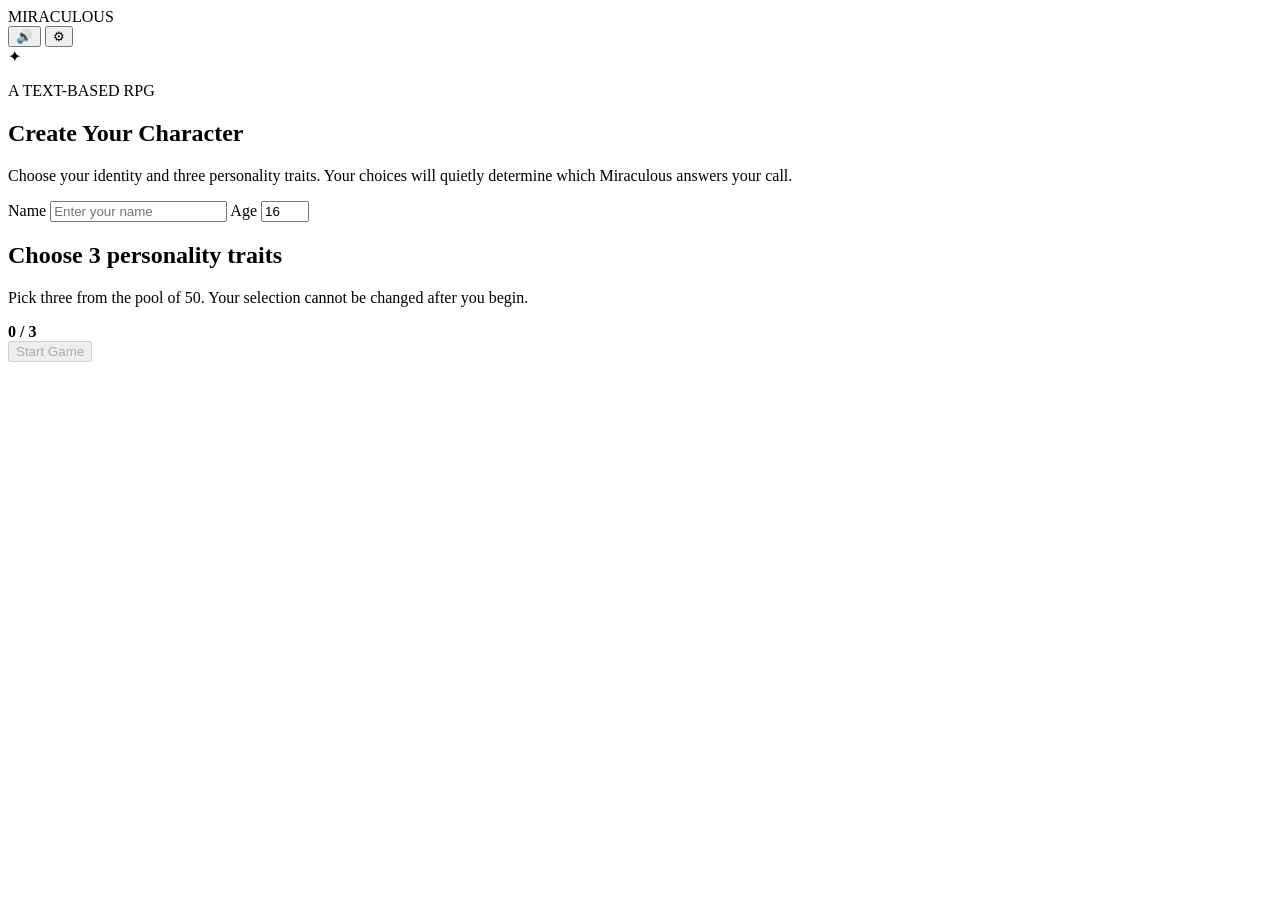
==== index.html @ b4f6743e "Build initial character creation and game shell" ====
<!doctype html>
<html lang="en">
<head>
  <meta charset="UTF-8" />
  <meta name="viewport" content="width=device-width, initial-scale=1.0" />
  <meta name="theme-color" content="#000000" />
  <title>Miraculous — Text RPG</title>
  <link rel="stylesheet" href="styles.css" />
</head>
<body>
  <main id="app" class="app-shell">
    <header class="topbar">
      <div class="brand">MIRACULOUS</div>
      <div class="top-controls" aria-label="Game settings">
        <button id="sound-toggle" class="icon-button" type="button" aria-pressed="true" title="Toggle sound">🔊</button>
        <button id="settings-toggle" class="icon-button" type="button" title="Open settings">⚙</button>
      </div>
    </header>

    <section id="creation-screen" class="screen creation-screen" aria-labelledby="creation-title">
      <div class="creation-card">
        <div class="crest" aria-hidden="true">✦</div>
        <p class="eyebrow">A TEXT-BASED RPG</p>
        <h1 id="creation-title">Create Your Character</h1>
        <p class="intro">Choose your identity and three personality traits. Your choices will quietly determine which Miraculous answers your call.</p>

        <form id="character-form">
          <div class="field-grid">
            <label class="field">
              <span>Name</span>
              <input id="player-name" name="name" maxlength="24" autocomplete="off" placeholder="Enter your name" required />
            </label>
            <label class="field">
              <span>Age</span>
              <input id="player-age" name="age" type="number" min="10" max="30" value="16" required />
            </label>
          </div>

          <div class="trait-section">
            <div class="section-heading">
              <div>
                <h2>Choose 3 personality traits</h2>
                <p>Pick three from the pool of 50. Your selection cannot be changed after you begin.</p>
              </div>
              <strong id="trait-count">0 / 3</strong>
            </div>
            <div id="trait-pool" class="trait-pool" role="group" aria-label="Personality traits"></div>
          </div>

          <p id="creation-error" class="error" role="alert" hidden></p>
          <button id="start-button" class="primary-button" type="submit" disabled>Start Game</button>
        </form>
      </div>
    </section>

    <section id="game-screen" class="screen game-screen" hidden>
      <aside id="stats-panel" class="stats-panel" aria-label="Player stats">
        <div class="stats-header"><h2>STATUS</h2><button id="close-stats" class="mini-button" type="button">×</button></div>
        <div class="player-summary">
          <span class="avatar-dot"></span>
          <div><strong id="stats-name">Player</strong><span id="stats-level">Level 1</span></div>
        </div>
        <div class="stat-list">
          <div><span>XP</span><strong id="stat-xp">0 / 100</strong></div>
          <div><span>Coins</span><strong id="stat-coins">0</strong></div>
          <div><span>Energy</span><strong id="stat-energy">100 / 100</strong></div>
          <div><span>Miraculous</span><strong id="stat-miraculous">Undiscovered</strong></div>
        </div>
      </aside>

      <button id="open-stats" class="stats-tab" type="button">STATS</button>

      <div class="story-area">
        <div class="story-meta"><span>PROLOGUE</span><span id="story-location">PARIS</span></div>
        <div id="story-log" class="story-log" aria-live="polite"></div>
        <div id="choices" class="choices"></div>
      </div>
    </section>

    <dialog id="settings-dialog" class="settings-dialog">
      <div class="dialog-header"><h2>Settings</h2><button id="close-settings" class="mini-button" type="button">×</button></div>
      <label class="color-control">
        <span>Text color</span>
        <input id="text-color" type="color" value="#e7e7e7" />
      </label>
      <p class="settings-note">Your chosen text color applies to the story and choices.</p>
    </dialog>
  </main>
  <script src="app.js"></script>
</body>
</html>
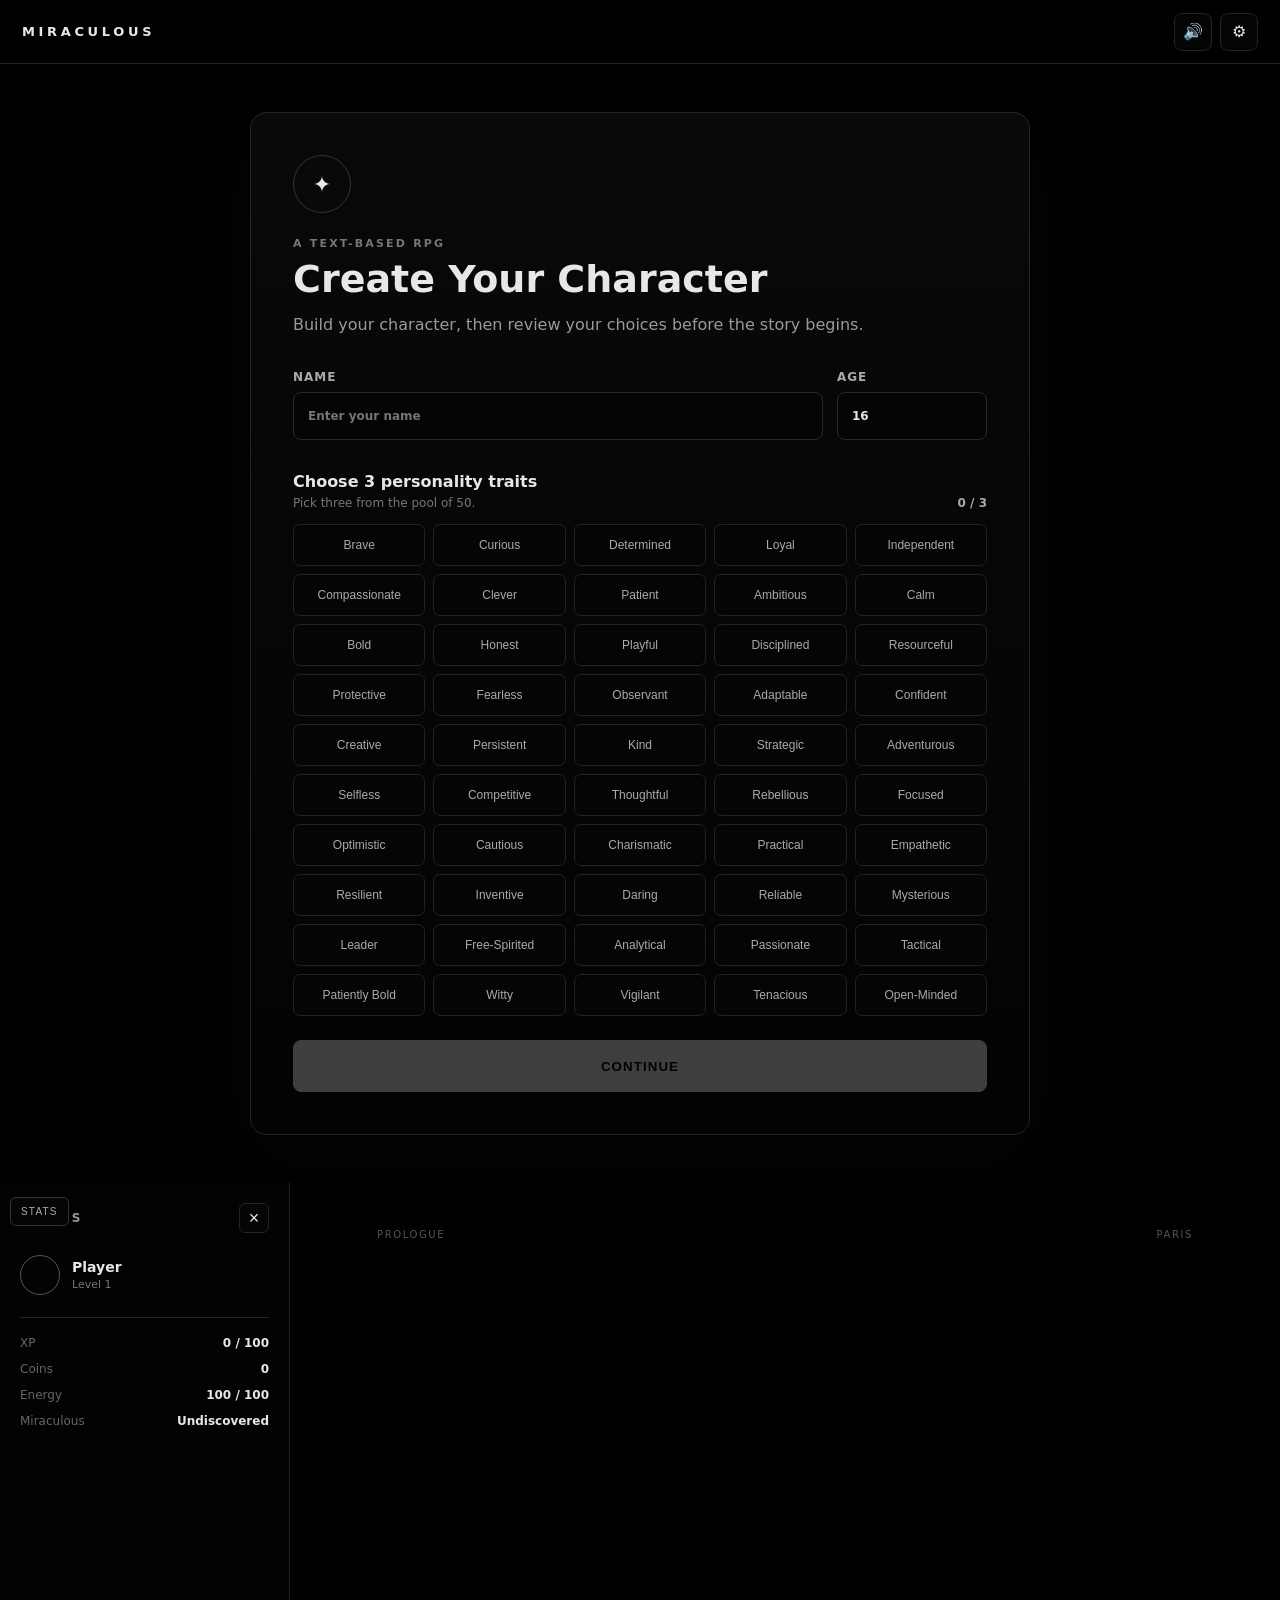
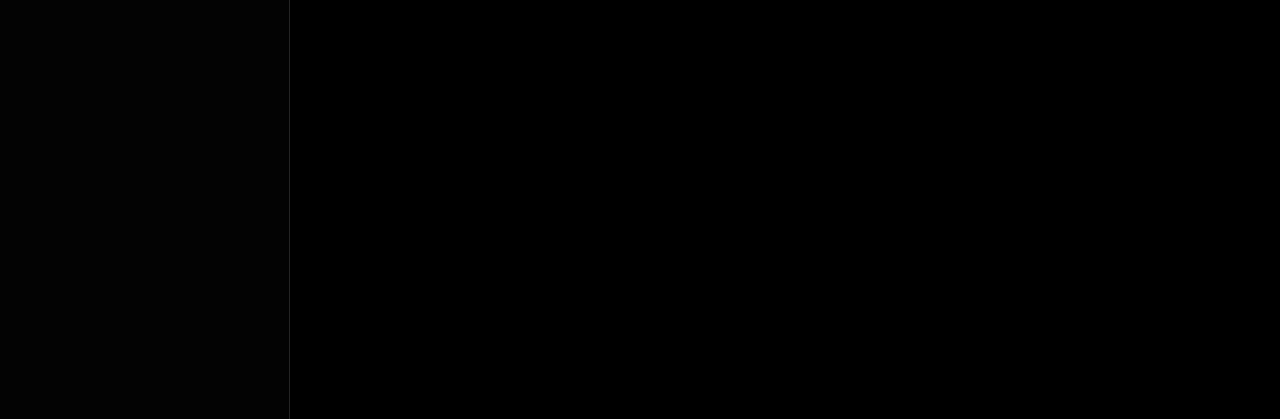
==== commit 21cb2733: "Add character review screen before gameplay" ====
--- a/index.html
+++ b/index.html
@@ -22,67 +22,48 @@
         <div class="crest" aria-hidden="true">✦</div>
         <p class="eyebrow">A TEXT-BASED RPG</p>
         <h1 id="creation-title">Create Your Character</h1>
-        <p class="intro">Choose your identity and three personality traits. Your choices will quietly determine which Miraculous answers your call.</p>
-
+        <p class="intro">Build your character, then review your choices before the story begins.</p>
         <form id="character-form">
           <div class="field-grid">
-            <label class="field">
-              <span>Name</span>
-              <input id="player-name" name="name" maxlength="24" autocomplete="off" placeholder="Enter your name" required />
-            </label>
-            <label class="field">
-              <span>Age</span>
-              <input id="player-age" name="age" type="number" min="10" max="30" value="16" required />
-            </label>
+            <label class="field"><span>Name</span><input id="player-name" name="name" maxlength="24" autocomplete="off" placeholder="Enter your name" required /></label>
+            <label class="field"><span>Age</span><input id="player-age" name="age" type="number" min="10" max="30" value="16" required /></label>
           </div>
-
           <div class="trait-section">
-            <div class="section-heading">
-              <div>
-                <h2>Choose 3 personality traits</h2>
-                <p>Pick three from the pool of 50. Your selection cannot be changed after you begin.</p>
-              </div>
-              <strong id="trait-count">0 / 3</strong>
-            </div>
+            <div class="section-heading"><div><h2>Choose 3 personality traits</h2><p>Pick three from the pool of 50.</p></div><strong id="trait-count">0 / 3</strong></div>
             <div id="trait-pool" class="trait-pool" role="group" aria-label="Personality traits"></div>
           </div>
+          <p id="creation-error" class="error" role="alert" hidden></p>
+          <button id="start-button" class="primary-button" type="submit" disabled>Continue</button>
+        </form>
+      </div>
+    </section>
 
-          <p id="creation-error" class="error" role="alert" hidden></p>
-          <button id="start-button" class="primary-button" type="submit" disabled>Start Game</button>
-        </form>
+    <section id="review-screen" class="screen review-screen" hidden aria-labelledby="review-title">
+      <div class="review-card">
+        <div class="review-header"><div><p class="eyebrow">CHARACTER SETUP</p><h1 id="review-title">Review Your Character</h1></div><div class="review-mark">✓</div></div>
+        <p class="intro">Make sure everything looks right. You can go back and change your personality traits before you begin.</p>
+        <div class="review-grid">
+          <div class="review-item"><span>Name</span><strong id="review-name">—</strong></div>
+          <div class="review-item"><span>Age</span><strong id="review-age">—</strong></div>
+        </div>
+        <div class="review-traits"><div class="section-heading"><div><h2>Your personality</h2><p>These three traits will be used later to determine your first Miraculous.</p></div></div><div id="review-trait-list" class="review-trait-list"></div></div>
+        <div class="review-actions"><button id="back-to-creation" class="secondary-button" type="button">Back &amp; Edit</button><button id="confirm-character" class="primary-button" type="button">Begin Story</button></div>
       </div>
     </section>
 
     <section id="game-screen" class="screen game-screen" hidden>
       <aside id="stats-panel" class="stats-panel" aria-label="Player stats">
         <div class="stats-header"><h2>STATUS</h2><button id="close-stats" class="mini-button" type="button">×</button></div>
-        <div class="player-summary">
-          <span class="avatar-dot"></span>
-          <div><strong id="stats-name">Player</strong><span id="stats-level">Level 1</span></div>
-        </div>
-        <div class="stat-list">
-          <div><span>XP</span><strong id="stat-xp">0 / 100</strong></div>
-          <div><span>Coins</span><strong id="stat-coins">0</strong></div>
-          <div><span>Energy</span><strong id="stat-energy">100 / 100</strong></div>
-          <div><span>Miraculous</span><strong id="stat-miraculous">Undiscovered</strong></div>
-        </div>
+        <div class="player-summary"><span class="avatar-dot"></span><div><strong id="stats-name">Player</strong><span id="stats-level">Level 1</span></div></div>
+        <div class="stat-list"><div><span>XP</span><strong id="stat-xp">0 / 100</strong></div><div><span>Coins</span><strong id="stat-coins">0</strong></div><div><span>Energy</span><strong id="stat-energy">100 / 100</strong></div><div><span>Miraculous</span><strong id="stat-miraculous">Undiscovered</strong></div></div>
       </aside>
-
       <button id="open-stats" class="stats-tab" type="button">STATS</button>
-
-      <div class="story-area">
-        <div class="story-meta"><span>PROLOGUE</span><span id="story-location">PARIS</span></div>
-        <div id="story-log" class="story-log" aria-live="polite"></div>
-        <div id="choices" class="choices"></div>
-      </div>
+      <div class="story-area"><div class="story-meta"><span>PROLOGUE</span><span id="story-location">PARIS</span></div><div id="story-log" class="story-log" aria-live="polite"></div><div id="choices" class="choices"></div></div>
     </section>
 
     <dialog id="settings-dialog" class="settings-dialog">
       <div class="dialog-header"><h2>Settings</h2><button id="close-settings" class="mini-button" type="button">×</button></div>
-      <label class="color-control">
-        <span>Text color</span>
-        <input id="text-color" type="color" value="#e7e7e7" />
-      </label>
+      <label class="color-control"><span>Text color</span><input id="text-color" type="color" value="#e7e7e7" /></label>
       <p class="settings-note">Your chosen text color applies to the story and choices.</p>
     </dialog>
   </main>
--- a/styles.css
+++ b/styles.css
@@ -0,0 +1 @@
+:root{--bg:#000;--panel:#070707;--panel-2:#0d0d0d;--line:#242424;--text:#e7e7e7;--muted:#8b8b8b;--accent:#fff;--danger:#ff6262}*{box-sizing:border-box}html,body{margin:0;min-height:100%;background:#000;color:var(--text);font-family:Inter,ui-sans-serif,system-ui,-apple-system,BlinkMacSystemFont,"Segoe UI",sans-serif}body{min-height:100vh}.app-shell{min-height:100vh;background:#000}.topbar{height:64px;border-bottom:1px solid var(--line);display:flex;align-items:center;justify-content:space-between;padding:0 22px;position:sticky;top:0;background:#000;z-index:10}.brand{font-weight:800;letter-spacing:.28em;font-size:13px}.top-controls{display:flex;gap:8px}.icon-button,.mini-button{border:1px solid var(--line);background:#050505;color:var(--text);cursor:pointer}.icon-button{width:38px;height:38px;border-radius:8px;font-size:16px}.icon-button:hover,.mini-button:hover{background:#111;border-color:#444}.screen{min-height:calc(100vh - 64px)}.creation-screen{display:grid;place-items:center;padding:48px 20px}.creation-card{width:min(780px,100%);border:1px solid var(--line);background:linear-gradient(180deg,#090909,#030303);padding:42px;border-radius:16px;box-shadow:0 20px 80px rgba(255,255,255,.025)}.crest{width:58px;height:58px;border:1px solid #333;border-radius:50%;display:grid;place-items:center;margin-bottom:24px;font-size:22px}.eyebrow{color:#777;font-size:11px;font-weight:700;letter-spacing:.2em;margin:0 0 10px}.creation-card h1{font-size:38px;line-height:1.05;margin:0 0 12px}.intro{color:#9a9a9a;line-height:1.65;max-width:650px;margin:0 0 32px}.field-grid{display:grid;grid-template-columns:1fr 150px;gap:14px;margin-bottom:32px}.field{display:flex;flex-direction:column;gap:8px;color:#aaa;font-size:12px;font-weight:700;letter-spacing:.08em;text-transform:uppercase}.field input{height:48px;background:#050505;border:1px solid #292929;border-radius:8px;color:var(--text);padding:0 14px;font:inherit;text-transform:none;letter-spacing:0;outline:none}.field input:focus{border-color:#666}.section-heading{display:flex;align-items:end;justify-content:space-between;margin-bottom:14px}.section-heading h2{font-size:16px;margin:0 0 5px}.section-heading p{font-size:12px;color:#777;margin:0}.section-heading strong{font-size:12px;color:#aaa}.trait-pool{display:grid;grid-template-columns:repeat(5,1fr);gap:8px;margin-bottom:24px}.trait{min-height:42px;border:1px solid #222;border-radius:7px;background:#050505;color:#aaa;cursor:pointer;font-size:12px;padding:8px 5px}.trait:hover{border-color:#555;color:#fff}.trait.selected{background:#171717;border-color:#ddd;color:#fff;box-shadow:inset 0 0 0 1px #fff}.primary-button{width:100%;height:52px;border:1px solid #eee;border-radius:8px;background:#eee;color:#000;font-weight:800;letter-spacing:.08em;text-transform:uppercase;cursor:pointer}.primary-button:disabled{opacity:.25;cursor:not-allowed}.error{color:var(--danger);font-size:13px;margin:0 0 14px}.game-screen{position:relative;display:flex}.stats-panel{width:290px;border-right:1px solid var(--line);background:#030303;padding:20px;transition:transform .2s ease}.stats-panel.closed{transform:translateX(-100%);position:absolute}.stats-header,.dialog-header{display:flex;align-items:center;justify-content:space-between}.stats-header h2,.dialog-header h2{font-size:12px;letter-spacing:.16em;margin:0;color:#999}.mini-button{width:30px;height:30px;border-radius:6px;font-size:18px}.player-summary{display:flex;gap:12px;align-items:center;padding:22px 0;border-bottom:1px solid var(--line)}.avatar-dot{width:40px;height:40px;border-radius:50%;border:1px solid #555;display:block}.player-summary div{display:flex;flex-direction:column;gap:3px}.player-summary strong{font-size:14px}.player-summary span{font-size:11px;color:#777}.stat-list{display:grid;gap:12px;padding-top:18px}.stat-list div{display:flex;justify-content:space-between;font-size:12px}.stat-list span{color:#666}.stat-list strong{font-weight:600}.stats-tab{position:absolute;left:10px;top:14px;border:1px solid #333;background:#050505;color:#aaa;padding:8px 10px;border-radius:6px;font-size:10px;letter-spacing:.12em;cursor:pointer;z-index:2}.story-area{flex:1;max-width:900px;margin:0 auto;width:100%;padding:46px 42px 80px}.story-meta{display:flex;justify-content:space-between;color:#555;font-size:10px;letter-spacing:.16em;margin-bottom:28px}.story-log{line-height:1.8;font-size:16px;min-height:280px}.story-entry{margin:0 0 18px}.story-entry.system{color:#777;font-size:12px;letter-spacing:.04em}.choices{display:grid;gap:8px;margin-top:24px}.choice{border:1px solid #242424;background:#050505;color:var(--text);text-align:left;border-radius:7px;padding:13px 15px;cursor:pointer;font-size:14px}.choice:hover{border-color:#777;background:#0d0d0d}.settings-dialog{width:min(380px,calc(100% - 30px));border:1px solid #333;background:#050505;color:var(--text);border-radius:12px;padding:22px}.settings-dialog::backdrop{background:rgba(0,0,0,.78)}.color-control{display:flex;align-items:center;justify-content:space-between;margin-top:24px;color:#aaa;font-size:13px}.color-control input{width:54px;height:34px;border:1px solid #333;background:#000;padding:2px}.settings-note{font-size:12px;color:#666;line-height:1.5}@media(max-width:700px){.creation-card{padding:28px 20px}.creation-card h1{font-size:30px}.field-grid{grid-template-columns:1fr}.trait-pool{grid-template-columns:repeat(2,1fr)}.stats-panel{position:absolute;height:100%;z-index:5}.story-area{padding:46px 20px 60px}}
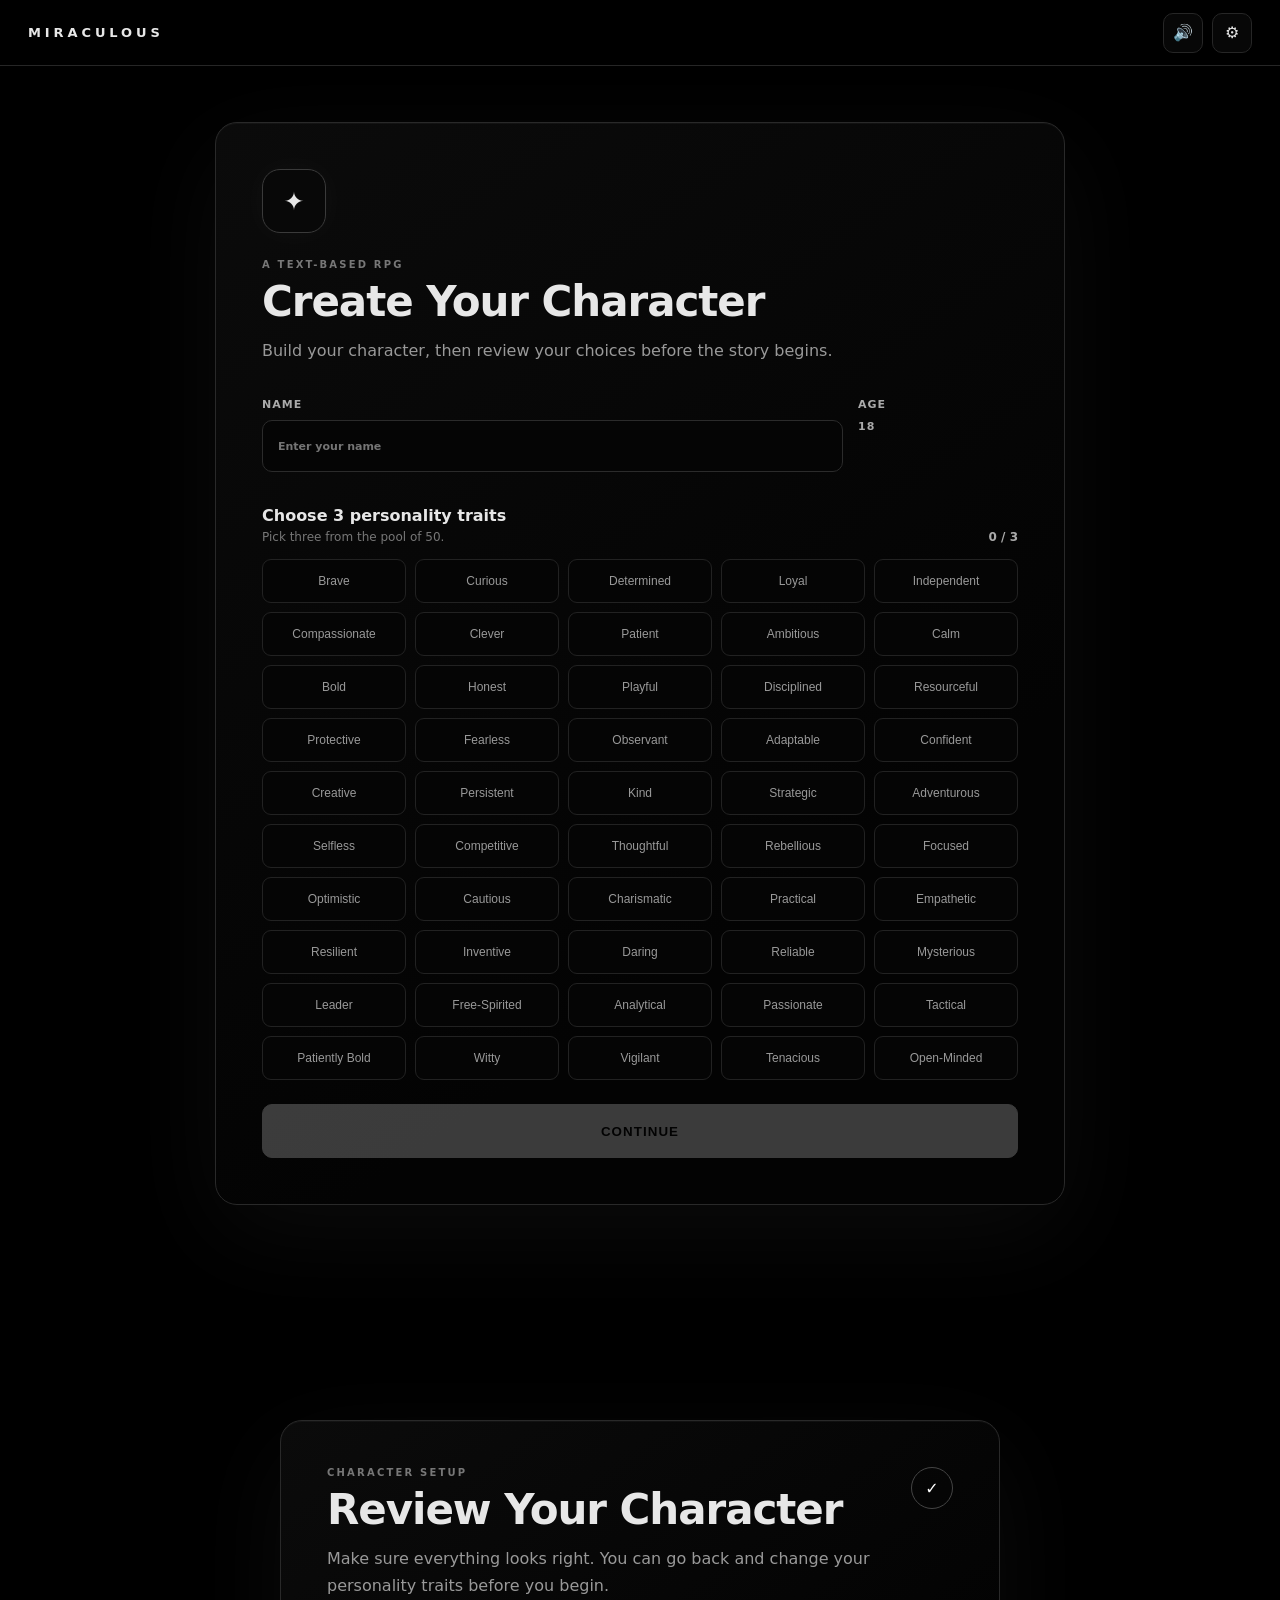
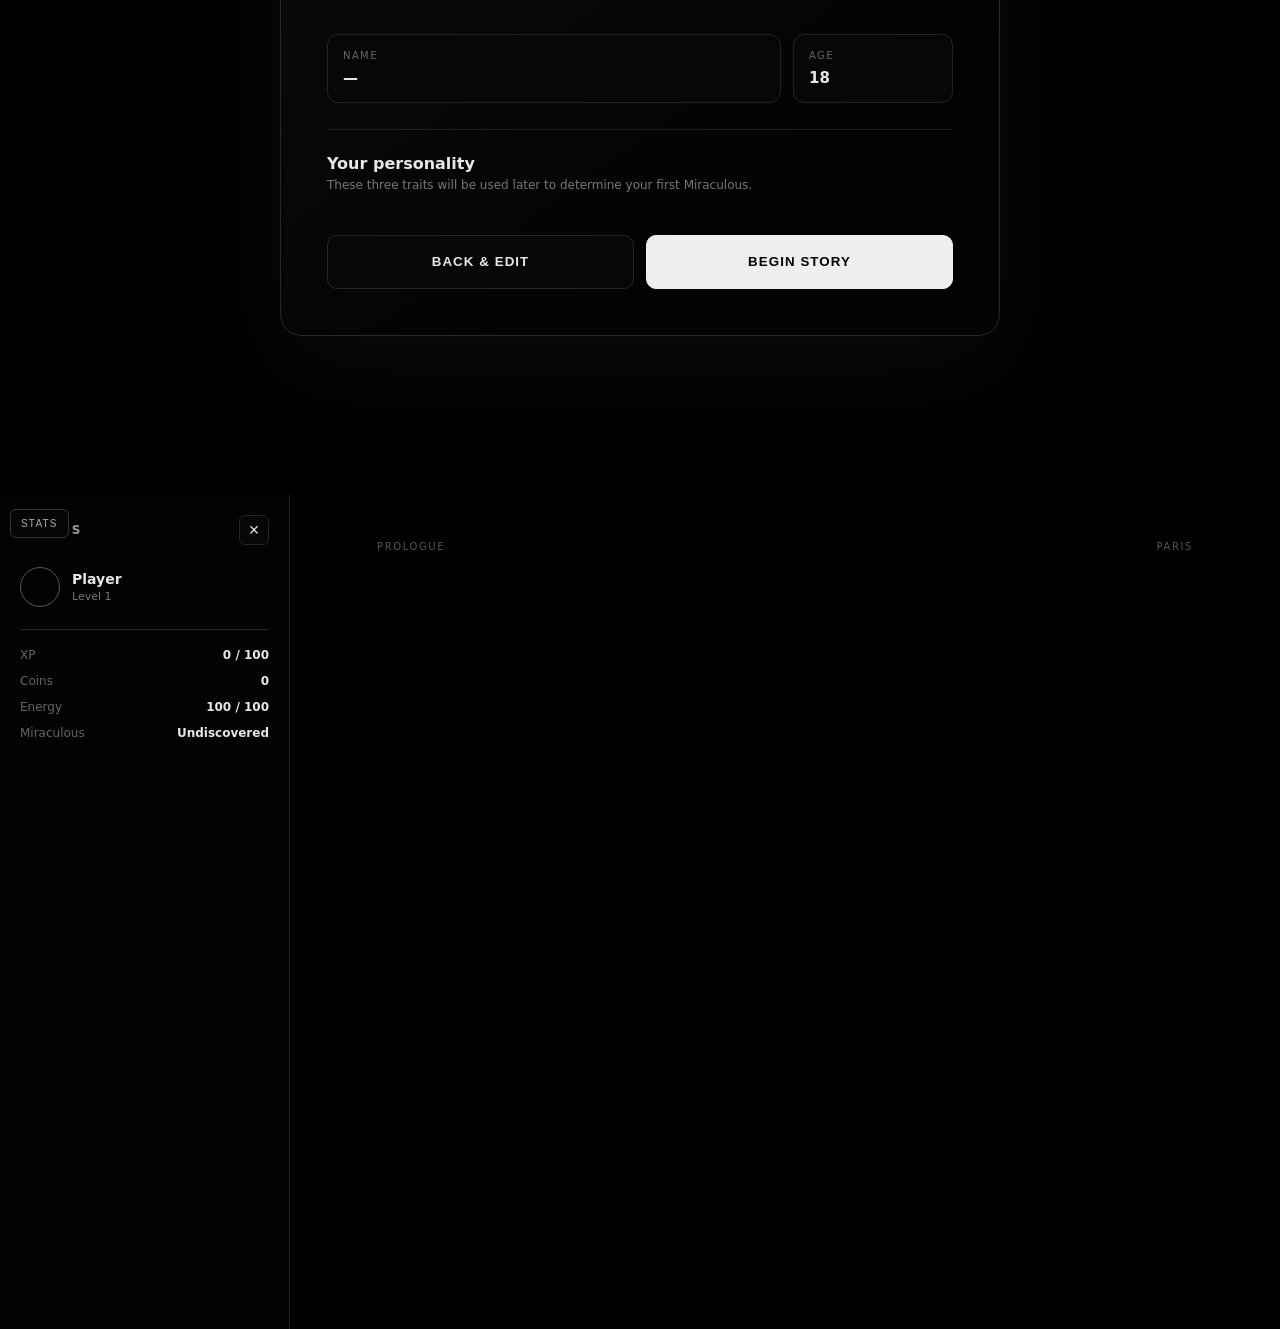
==== commit 25e75247: "Set character age to fixed 18" ====
--- a/index.html
+++ b/index.html
@@ -26,7 +26,7 @@
         <form id="character-form">
           <div class="field-grid">
             <label class="field"><span>Name</span><input id="player-name" name="name" maxlength="24" autocomplete="off" placeholder="Enter your name" required /></label>
-            <label class="field"><span>Age</span><input id="player-age" name="age" type="number" min="10" max="30" value="16" required /></label>
+            <div class="field fixed-field"><span>Age</span><div class="fixed-value">18</div><input id="player-age" name="age" type="hidden" value="18" /></div>
           </div>
           <div class="trait-section">
             <div class="section-heading"><div><h2>Choose 3 personality traits</h2><p>Pick three from the pool of 50.</p></div><strong id="trait-count">0 / 3</strong></div>
@@ -42,30 +42,19 @@
       <div class="review-card">
         <div class="review-header"><div><p class="eyebrow">CHARACTER SETUP</p><h1 id="review-title">Review Your Character</h1></div><div class="review-mark">✓</div></div>
         <p class="intro">Make sure everything looks right. You can go back and change your personality traits before you begin.</p>
-        <div class="review-grid">
-          <div class="review-item"><span>Name</span><strong id="review-name">—</strong></div>
-          <div class="review-item"><span>Age</span><strong id="review-age">—</strong></div>
-        </div>
+        <div class="review-grid"><div class="review-item"><span>Name</span><strong id="review-name">—</strong></div><div class="review-item"><span>Age</span><strong id="review-age">18</strong></div></div>
         <div class="review-traits"><div class="section-heading"><div><h2>Your personality</h2><p>These three traits will be used later to determine your first Miraculous.</p></div></div><div id="review-trait-list" class="review-trait-list"></div></div>
         <div class="review-actions"><button id="back-to-creation" class="secondary-button" type="button">Back &amp; Edit</button><button id="confirm-character" class="primary-button" type="button">Begin Story</button></div>
       </div>
     </section>
 
     <section id="game-screen" class="screen game-screen" hidden>
-      <aside id="stats-panel" class="stats-panel" aria-label="Player stats">
-        <div class="stats-header"><h2>STATUS</h2><button id="close-stats" class="mini-button" type="button">×</button></div>
-        <div class="player-summary"><span class="avatar-dot"></span><div><strong id="stats-name">Player</strong><span id="stats-level">Level 1</span></div></div>
-        <div class="stat-list"><div><span>XP</span><strong id="stat-xp">0 / 100</strong></div><div><span>Coins</span><strong id="stat-coins">0</strong></div><div><span>Energy</span><strong id="stat-energy">100 / 100</strong></div><div><span>Miraculous</span><strong id="stat-miraculous">Undiscovered</strong></div></div>
-      </aside>
+      <aside id="stats-panel" class="stats-panel" aria-label="Player stats"><div class="stats-header"><h2>STATUS</h2><button id="close-stats" class="mini-button" type="button">×</button></div><div class="player-summary"><span class="avatar-dot"></span><div><strong id="stats-name">Player</strong><span id="stats-level">Level 1</span></div></div><div class="stat-list"><div><span>XP</span><strong id="stat-xp">0 / 100</strong></div><div><span>Coins</span><strong id="stat-coins">0</strong></div><div><span>Energy</span><strong id="stat-energy">100 / 100</strong></div><div><span>Miraculous</span><strong id="stat-miraculous">Undiscovered</strong></div></div></aside>
       <button id="open-stats" class="stats-tab" type="button">STATS</button>
       <div class="story-area"><div class="story-meta"><span>PROLOGUE</span><span id="story-location">PARIS</span></div><div id="story-log" class="story-log" aria-live="polite"></div><div id="choices" class="choices"></div></div>
     </section>
 
-    <dialog id="settings-dialog" class="settings-dialog">
-      <div class="dialog-header"><h2>Settings</h2><button id="close-settings" class="mini-button" type="button">×</button></div>
-      <label class="color-control"><span>Text color</span><input id="text-color" type="color" value="#e7e7e7" /></label>
-      <p class="settings-note">Your chosen text color applies to the story and choices.</p>
-    </dialog>
+    <dialog id="settings-dialog" class="settings-dialog"><div class="dialog-header"><h2>Settings</h2><button id="close-settings" class="mini-button" type="button">×</button></div><label class="color-control"><span>Text color</span><input id="text-color" type="color" value="#e7e7e7" /></label><p class="settings-note">Your chosen text color applies to the story and choices.</p></dialog>
   </main>
   <script src="app.js"></script>
 </body>
--- a/styles.css
+++ b/styles.css
@@ -1 +1 @@
-:root{--bg:#000;--panel:#070707;--panel-2:#0d0d0d;--line:#242424;--text:#e7e7e7;--muted:#8b8b8b;--accent:#fff;--danger:#ff6262}*{box-sizing:border-box}html,body{margin:0;min-height:100%;background:#000;color:var(--text);font-family:Inter,ui-sans-serif,system-ui,-apple-system,BlinkMacSystemFont,"Segoe UI",sans-serif}body{min-height:100vh}.app-shell{min-height:100vh;background:#000}.topbar{height:64px;border-bottom:1px solid var(--line);display:flex;align-items:center;justify-content:space-between;padding:0 22px;position:sticky;top:0;background:#000;z-index:10}.brand{font-weight:800;letter-spacing:.28em;font-size:13px}.top-controls{display:flex;gap:8px}.icon-button,.mini-button{border:1px solid var(--line);background:#050505;color:var(--text);cursor:pointer}.icon-button{width:38px;height:38px;border-radius:8px;font-size:16px}.icon-button:hover,.mini-button:hover{background:#111;border-color:#444}.screen{min-height:calc(100vh - 64px)}.creation-screen{display:grid;place-items:center;padding:48px 20px}.creation-card{width:min(780px,100%);border:1px solid var(--line);background:linear-gradient(180deg,#090909,#030303);padding:42px;border-radius:16px;box-shadow:0 20px 80px rgba(255,255,255,.025)}.crest{width:58px;height:58px;border:1px solid #333;border-radius:50%;display:grid;place-items:center;margin-bottom:24px;font-size:22px}.eyebrow{color:#777;font-size:11px;font-weight:700;letter-spacing:.2em;margin:0 0 10px}.creation-card h1{font-size:38px;line-height:1.05;margin:0 0 12px}.intro{color:#9a9a9a;line-height:1.65;max-width:650px;margin:0 0 32px}.field-grid{display:grid;grid-template-columns:1fr 150px;gap:14px;margin-bottom:32px}.field{display:flex;flex-direction:column;gap:8px;color:#aaa;font-size:12px;font-weight:700;letter-spacing:.08em;text-transform:uppercase}.field input{height:48px;background:#050505;border:1px solid #292929;border-radius:8px;color:var(--text);padding:0 14px;font:inherit;text-transform:none;letter-spacing:0;outline:none}.field input:focus{border-color:#666}.section-heading{display:flex;align-items:end;justify-content:space-between;margin-bottom:14px}.section-heading h2{font-size:16px;margin:0 0 5px}.section-heading p{font-size:12px;color:#777;margin:0}.section-heading strong{font-size:12px;color:#aaa}.trait-pool{display:grid;grid-template-columns:repeat(5,1fr);gap:8px;margin-bottom:24px}.trait{min-height:42px;border:1px solid #222;border-radius:7px;background:#050505;color:#aaa;cursor:pointer;font-size:12px;padding:8px 5px}.trait:hover{border-color:#555;color:#fff}.trait.selected{background:#171717;border-color:#ddd;color:#fff;box-shadow:inset 0 0 0 1px #fff}.primary-button{width:100%;height:52px;border:1px solid #eee;border-radius:8px;background:#eee;color:#000;font-weight:800;letter-spacing:.08em;text-transform:uppercase;cursor:pointer}.primary-button:disabled{opacity:.25;cursor:not-allowed}.error{color:var(--danger);font-size:13px;margin:0 0 14px}.game-screen{position:relative;display:flex}.stats-panel{width:290px;border-right:1px solid var(--line);background:#030303;padding:20px;transition:transform .2s ease}.stats-panel.closed{transform:translateX(-100%);position:absolute}.stats-header,.dialog-header{display:flex;align-items:center;justify-content:space-between}.stats-header h2,.dialog-header h2{font-size:12px;letter-spacing:.16em;margin:0;color:#999}.mini-button{width:30px;height:30px;border-radius:6px;font-size:18px}.player-summary{display:flex;gap:12px;align-items:center;padding:22px 0;border-bottom:1px solid var(--line)}.avatar-dot{width:40px;height:40px;border-radius:50%;border:1px solid #555;display:block}.player-summary div{display:flex;flex-direction:column;gap:3px}.player-summary strong{font-size:14px}.player-summary span{font-size:11px;color:#777}.stat-list{display:grid;gap:12px;padding-top:18px}.stat-list div{display:flex;justify-content:space-between;font-size:12px}.stat-list span{color:#666}.stat-list strong{font-weight:600}.stats-tab{position:absolute;left:10px;top:14px;border:1px solid #333;background:#050505;color:#aaa;padding:8px 10px;border-radius:6px;font-size:10px;letter-spacing:.12em;cursor:pointer;z-index:2}.story-area{flex:1;max-width:900px;margin:0 auto;width:100%;padding:46px 42px 80px}.story-meta{display:flex;justify-content:space-between;color:#555;font-size:10px;letter-spacing:.16em;margin-bottom:28px}.story-log{line-height:1.8;font-size:16px;min-height:280px}.story-entry{margin:0 0 18px}.story-entry.system{color:#777;font-size:12px;letter-spacing:.04em}.choices{display:grid;gap:8px;margin-top:24px}.choice{border:1px solid #242424;background:#050505;color:var(--text);text-align:left;border-radius:7px;padding:13px 15px;cursor:pointer;font-size:14px}.choice:hover{border-color:#777;background:#0d0d0d}.settings-dialog{width:min(380px,calc(100% - 30px));border:1px solid #333;background:#050505;color:var(--text);border-radius:12px;padding:22px}.settings-dialog::backdrop{background:rgba(0,0,0,.78)}.color-control{display:flex;align-items:center;justify-content:space-between;margin-top:24px;color:#aaa;font-size:13px}.color-control input{width:54px;height:34px;border:1px solid #333;background:#000;padding:2px}.settings-note{font-size:12px;color:#666;line-height:1.5}@media(max-width:700px){.creation-card{padding:28px 20px}.creation-card h1{font-size:30px}.field-grid{grid-template-columns:1fr}.trait-pool{grid-template-columns:repeat(2,1fr)}.stats-panel{position:absolute;height:100%;z-index:5}.story-area{padding:46px 20px 60px}}
+:root{--bg:#000;--panel:#090909;--panel-2:#111;--line:#262626;--text:#e7e7e7;--muted:#858585;--accent:#fff;--danger:#ff6262}*{box-sizing:border-box}html,body{margin:0;min-height:100%;background:#000;color:var(--text);font-family:Inter,ui-sans-serif,system-ui,-apple-system,BlinkMacSystemFont,"Segoe UI",sans-serif}body{min-height:100vh}.app-shell{min-height:100vh;background:#000}.topbar{height:66px;border-bottom:1px solid var(--line);display:flex;align-items:center;justify-content:space-between;padding:0 28px;background:rgba(0,0,0,.96);position:sticky;top:0;z-index:10}.brand{font-weight:850;letter-spacing:.3em;font-size:13px}.top-controls{display:flex;gap:9px}.icon-button,.mini-button,.secondary-button{border:1px solid var(--line);background:#070707;color:var(--text);cursor:pointer}.icon-button{width:40px;height:40px;border-radius:10px;font-size:16px}.icon-button:hover,.mini-button:hover,.secondary-button:hover{background:#151515;border-color:#555}.screen{min-height:calc(100vh - 66px)}.creation-screen,.review-screen{display:grid;place-items:center;padding:56px 22px}.creation-card,.review-card{width:min(850px,100%);border:1px solid #292929;background:linear-gradient(145deg,#0b0b0b,#030303 70%);padding:46px;border-radius:22px;box-shadow:0 28px 100px rgba(255,255,255,.045),inset 0 1px rgba(255,255,255,.035)}.crest{width:64px;height:64px;border:1px solid #3a3a3a;border-radius:18px;display:grid;place-items:center;margin-bottom:26px;font-size:25px;background:#080808;box-shadow:0 0 30px rgba(255,255,255,.035)}.eyebrow{color:#777;font-size:10px;font-weight:800;letter-spacing:.22em;margin:0 0 11px}.creation-card h1,.review-card h1{font-size:42px;line-height:1.02;margin:0 0 13px;letter-spacing:-.025em}.intro{color:#999;line-height:1.7;max-width:680px;margin:0 0 34px}.field-grid{display:grid;grid-template-columns:1fr 160px;gap:15px;margin-bottom:34px}.field{display:flex;flex-direction:column;gap:9px;color:#aaa;font-size:11px;font-weight:800;letter-spacing:.09em;text-transform:uppercase}.field input{height:52px;background:#050505;border:1px solid #2b2b2b;border-radius:10px;color:var(--text);padding:0 15px;font:inherit;text-transform:none;letter-spacing:0;outline:none;transition:.15s}.field input:focus{border-color:#777;box-shadow:0 0 0 3px rgba(255,255,255,.045)}.section-heading{display:flex;align-items:end;justify-content:space-between;margin-bottom:15px}.section-heading h2{font-size:16px;margin:0 0 5px}.section-heading p{font-size:12px;color:#777;margin:0}.section-heading strong{font-size:12px;color:#aaa;white-space:nowrap}.trait-pool{display:grid;grid-template-columns:repeat(5,1fr);gap:9px;margin-bottom:24px}.trait{min-height:44px;border:1px solid #222;border-radius:9px;background:#050505;color:#999;cursor:pointer;font-size:12px;padding:9px 6px;transition:.15s}.trait:hover{border-color:#555;color:#fff;transform:translateY(-1px)}.trait.selected{background:#191919;border-color:#ddd;color:#fff;box-shadow:inset 0 0 0 1px #fff,0 8px 25px rgba(255,255,255,.045)}.primary-button,.secondary-button{height:54px;border-radius:10px;font-weight:850;letter-spacing:.08em;text-transform:uppercase;cursor:pointer}.primary-button{width:100%;border:1px solid #eee;background:#eee;color:#000}.primary-button:hover:not(:disabled){background:#fff;transform:translateY(-1px)}.primary-button:disabled{opacity:.24;cursor:not-allowed}.secondary-button{padding:0 22px;background:#070707}.error{color:var(--danger);font-size:13px;margin:0 0 14px}.review-card{width:min(720px,100%)}.review-header{display:flex;align-items:flex-start;justify-content:space-between;gap:20px}.review-mark{width:42px;height:42px;border:1px solid #444;border-radius:50%;display:grid;place-items:center;color:#fff}.review-grid{display:grid;grid-template-columns:1fr 160px;gap:12px;margin:26px 0}.review-item{border:1px solid #222;background:#070707;border-radius:11px;padding:15px}.review-item span{display:block;color:#666;font-size:10px;text-transform:uppercase;letter-spacing:.14em;margin-bottom:7px}.review-item strong{font-size:15px}.review-traits{border-top:1px solid #202020;padding-top:24px}.review-trait-list{display:grid;gap:9px}.review-trait{display:flex;align-items:center;gap:14px;border:1px solid #222;background:#070707;border-radius:10px;padding:14px 16px}.review-trait span{font-size:10px;color:#555;letter-spacing:.12em}.review-trait strong{font-size:14px}.review-actions{display:grid;grid-template-columns:1fr 1fr;gap:12px;margin-top:28px}.game-screen{position:relative;display:flex}.stats-panel{width:290px;border-right:1px solid var(--line);background:#030303;padding:20px;transition:transform .2s ease}.stats-panel.closed{transform:translateX(-100%);position:absolute}.stats-header,.dialog-header{display:flex;align-items:center;justify-content:space-between}.stats-header h2,.dialog-header h2{font-size:12px;letter-spacing:.16em;margin:0;color:#999}.mini-button{width:30px;height:30px;border-radius:6px;font-size:18px}.player-summary{display:flex;gap:12px;align-items:center;padding:22px 0;border-bottom:1px solid var(--line)}.avatar-dot{width:40px;height:40px;border-radius:50%;border:1px solid #555;display:block}.player-summary div{display:flex;flex-direction:column;gap:3px}.player-summary strong{font-size:14px}.player-summary span{font-size:11px;color:#777}.stat-list{display:grid;gap:12px;padding-top:18px}.stat-list div{display:flex;justify-content:space-between;font-size:12px}.stat-list span{color:#666}.stat-list strong{font-weight:600}.stats-tab{position:absolute;left:10px;top:14px;border:1px solid #333;background:#050505;color:#aaa;padding:8px 10px;border-radius:6px;font-size:10px;letter-spacing:.12em;cursor:pointer;z-index:2}.story-area{flex:1;max-width:900px;margin:0 auto;width:100%;padding:46px 42px 80px}.story-meta{display:flex;justify-content:space-between;color:#555;font-size:10px;letter-spacing:.16em;margin-bottom:28px}.story-log{line-height:1.8;font-size:16px;min-height:280px}.story-entry{margin:0 0 18px}.story-entry.system{color:#777;font-size:12px;letter-spacing:.04em}.choices{display:grid;gap:8px;margin-top:24px}.choice{border:1px solid #242424;background:#050505;color:var(--text);text-align:left;border-radius:7px;padding:13px 15px;cursor:pointer;font-size:14px}.choice:hover{border-color:#777;background:#0d0d0d}.settings-dialog{width:min(380px,calc(100% - 30px));border:1px solid #333;background:#050505;color:var(--text);border-radius:12px;padding:22px}.settings-dialog::backdrop{background:rgba(0,0,0,.78)}.color-control{display:flex;align-items:center;justify-content:space-between;margin-top:24px;color:#aaa;font-size:13px}.color-control input{width:54px;height:34px;border:1px solid #333;background:#000;padding:2px}.settings-note{font-size:12px;color:#666;line-height:1.5}@media(max-width:700px){.creation-card,.review-card{padding:30px 20px}.creation-card h1,.review-card h1{font-size:31px}.field-grid,.review-grid,.review-actions{grid-template-columns:1fr}.trait-pool{grid-template-columns:repeat(2,1fr)}.stats-panel{position:absolute;height:100%;z-index:5}.story-area{padding:46px 20px 60px}}
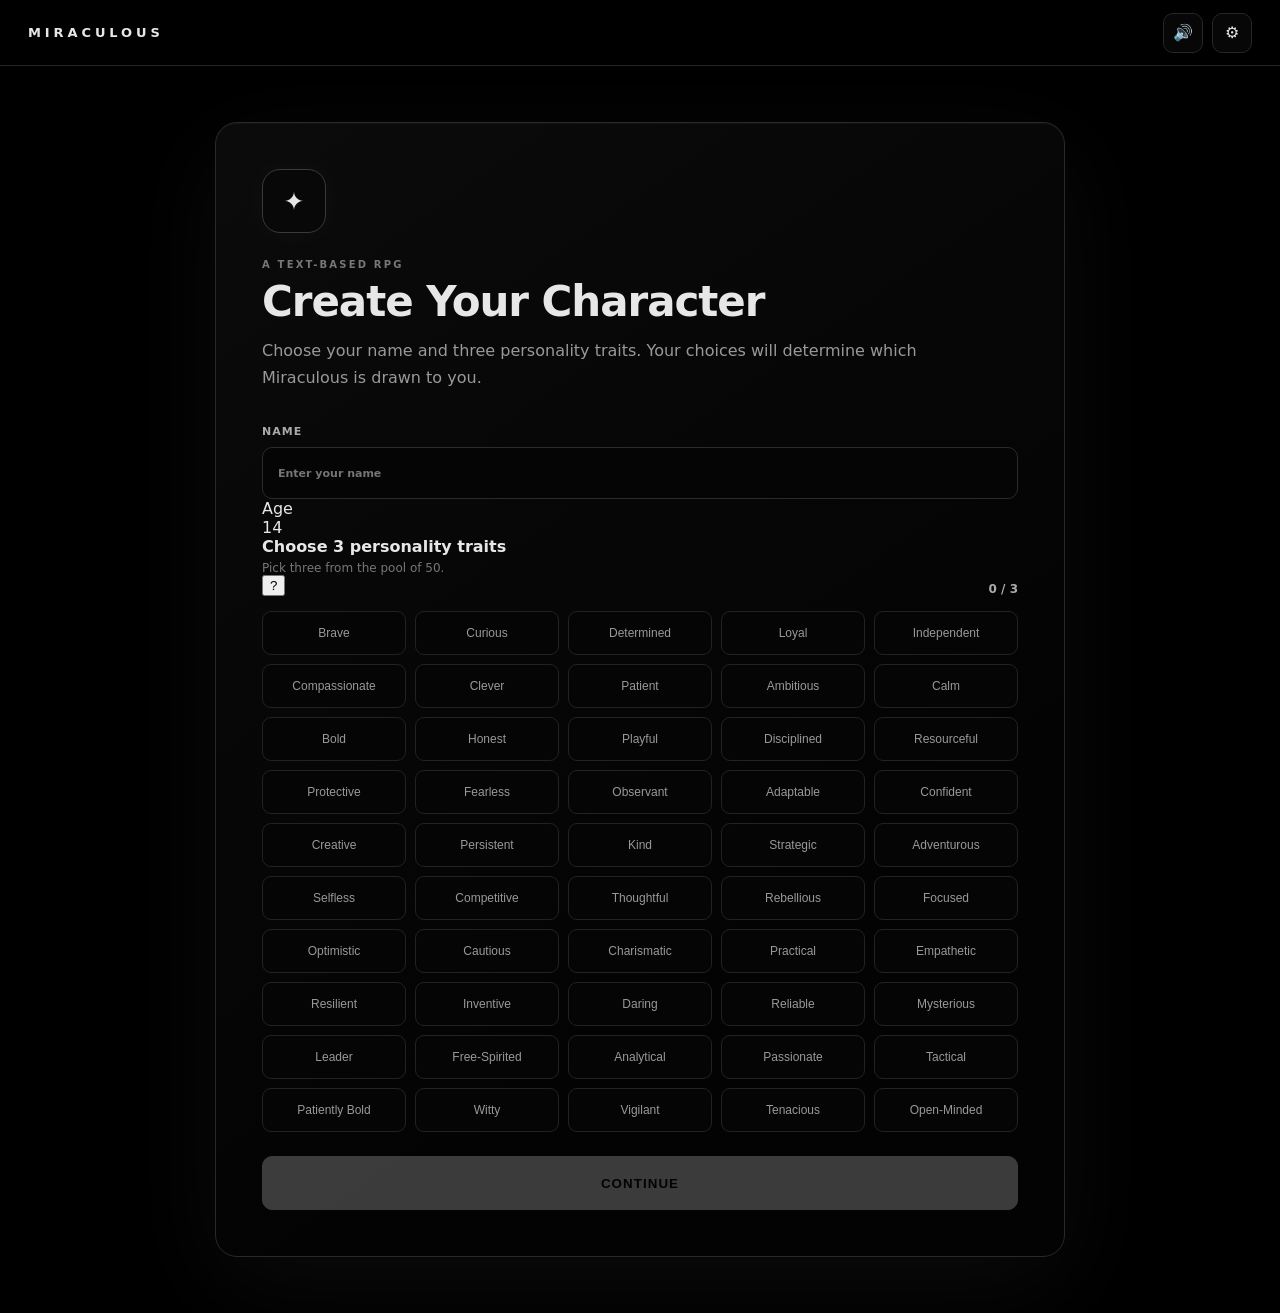
==== commit 0c521f5f: "Polish trait selector and add calculator help" ====
--- a/index.html
+++ b/index.html
@@ -1,61 +1,16 @@
 <!doctype html>
 <html lang="en">
 <head>
-  <meta charset="UTF-8" />
-  <meta name="viewport" content="width=device-width, initial-scale=1.0" />
-  <meta name="theme-color" content="#000000" />
-  <title>Miraculous — Text RPG</title>
-  <link rel="stylesheet" href="styles.css" />
+  <meta charset="UTF-8" /><meta name="viewport" content="width=device-width, initial-scale=1.0" /><meta name="theme-color" content="#000000" />
+  <title>Miraculous — Character Creation</title><link rel="stylesheet" href="styles.css" />
 </head>
 <body>
-  <main id="app" class="app-shell">
-    <header class="topbar">
-      <div class="brand">MIRACULOUS</div>
-      <div class="top-controls" aria-label="Game settings">
-        <button id="sound-toggle" class="icon-button" type="button" aria-pressed="true" title="Toggle sound">🔊</button>
-        <button id="settings-toggle" class="icon-button" type="button" title="Open settings">⚙</button>
-      </div>
-    </header>
-
-    <section id="creation-screen" class="screen creation-screen" aria-labelledby="creation-title">
-      <div class="creation-card">
-        <div class="crest" aria-hidden="true">✦</div>
-        <p class="eyebrow">A TEXT-BASED RPG</p>
-        <h1 id="creation-title">Create Your Character</h1>
-        <p class="intro">Build your character, then review your choices before the story begins.</p>
-        <form id="character-form">
-          <div class="field-grid">
-            <label class="field"><span>Name</span><input id="player-name" name="name" maxlength="24" autocomplete="off" placeholder="Enter your name" required /></label>
-            <div class="field fixed-field"><span>Age</span><div class="fixed-value">18</div><input id="player-age" name="age" type="hidden" value="18" /></div>
-          </div>
-          <div class="trait-section">
-            <div class="section-heading"><div><h2>Choose 3 personality traits</h2><p>Pick three from the pool of 50.</p></div><strong id="trait-count">0 / 3</strong></div>
-            <div id="trait-pool" class="trait-pool" role="group" aria-label="Personality traits"></div>
-          </div>
-          <p id="creation-error" class="error" role="alert" hidden></p>
-          <button id="start-button" class="primary-button" type="submit" disabled>Continue</button>
-        </form>
-      </div>
-    </section>
-
-    <section id="review-screen" class="screen review-screen" hidden aria-labelledby="review-title">
-      <div class="review-card">
-        <div class="review-header"><div><p class="eyebrow">CHARACTER SETUP</p><h1 id="review-title">Review Your Character</h1></div><div class="review-mark">✓</div></div>
-        <p class="intro">Make sure everything looks right. You can go back and change your personality traits before you begin.</p>
-        <div class="review-grid"><div class="review-item"><span>Name</span><strong id="review-name">—</strong></div><div class="review-item"><span>Age</span><strong id="review-age">18</strong></div></div>
-        <div class="review-traits"><div class="section-heading"><div><h2>Your personality</h2><p>These three traits will be used later to determine your first Miraculous.</p></div></div><div id="review-trait-list" class="review-trait-list"></div></div>
-        <div class="review-actions"><button id="back-to-creation" class="secondary-button" type="button">Back &amp; Edit</button><button id="confirm-character" class="primary-button" type="button">Begin Story</button></div>
-      </div>
-    </section>
-
-    <section id="game-screen" class="screen game-screen" hidden>
-      <aside id="stats-panel" class="stats-panel" aria-label="Player stats"><div class="stats-header"><h2>STATUS</h2><button id="close-stats" class="mini-button" type="button">×</button></div><div class="player-summary"><span class="avatar-dot"></span><div><strong id="stats-name">Player</strong><span id="stats-level">Level 1</span></div></div><div class="stat-list"><div><span>XP</span><strong id="stat-xp">0 / 100</strong></div><div><span>Coins</span><strong id="stat-coins">0</strong></div><div><span>Energy</span><strong id="stat-energy">100 / 100</strong></div><div><span>Miraculous</span><strong id="stat-miraculous">Undiscovered</strong></div></div></aside>
-      <button id="open-stats" class="stats-tab" type="button">STATS</button>
-      <div class="story-area"><div class="story-meta"><span>PROLOGUE</span><span id="story-location">PARIS</span></div><div id="story-log" class="story-log" aria-live="polite"></div><div id="choices" class="choices"></div></div>
-    </section>
-
-    <dialog id="settings-dialog" class="settings-dialog"><div class="dialog-header"><h2>Settings</h2><button id="close-settings" class="mini-button" type="button">×</button></div><label class="color-control"><span>Text color</span><input id="text-color" type="color" value="#e7e7e7" /></label><p class="settings-note">Your chosen text color applies to the story and choices.</p></dialog>
-  </main>
-  <script src="app.js"></script>
-</body>
-</html>
+<main id="app" class="app-shell">
+<header class="topbar"><div class="brand">MIRACULOUS</div><div class="top-controls"><button id="sound-toggle" class="icon-button" type="button" aria-pressed="true">🔊</button><button id="settings-toggle" class="icon-button" type="button">⚙</button></div></header>
+<section class="screen creation-screen" aria-labelledby="creation-title"><div class="creation-card"><div class="crest" aria-hidden="true">✦</div><p class="eyebrow">A TEXT-BASED RPG</p><h1 id="creation-title">Create Your Character</h1><p class="intro">Choose your name and three personality traits. Your choices will determine which Miraculous is drawn to you.</p>
+<form id="character-form"><label class="field"><span>Name</span><input id="player-name" maxlength="24" autocomplete="off" placeholder="Enter your name" required /></label><div class="fixed-field"><span>Age</span><div class="fixed-value">14</div></div>
+<div class="trait-section"><div class="section-heading"><div class="section-title-with-help"><div><h2>Choose 3 personality traits</h2><p>Pick three from the pool of 50.</p></div><button id="trait-help" class="help-button" type="button" aria-expanded="false" aria-controls="trait-help-panel">?</button></div><strong id="trait-count">0 / 3</strong></div>
+<div id="trait-help-panel" class="help-panel" hidden><strong>How does this work?</strong><p>Your three traits work together. The system compares your combination against the personality profiles of the Miraculouses.</p><a href="trait-calculator.html" target="_blank" rel="noopener">Open the Trait → Miraculous Calculator ↗</a></div><div id="trait-pool" class="trait-pool" role="group" aria-label="Personality traits"></div></div>
+<p id="creation-error" class="error" role="alert" hidden></p><button id="start-button" class="primary-button" type="submit" disabled>Continue</button></form></div></section>
+<dialog id="settings-dialog" class="settings-dialog"><div class="dialog-header"><h2>Settings</h2><button id="close-settings" class="mini-button" type="button">×</button></div><label class="color-control"><span>Text color</span><input id="text-color" type="color" value="#e7e7e7" /></label><p class="settings-note">Your chosen text color applies to the story and choices.</p></dialog>
+</main><script src="app.js"></script></body></html>
